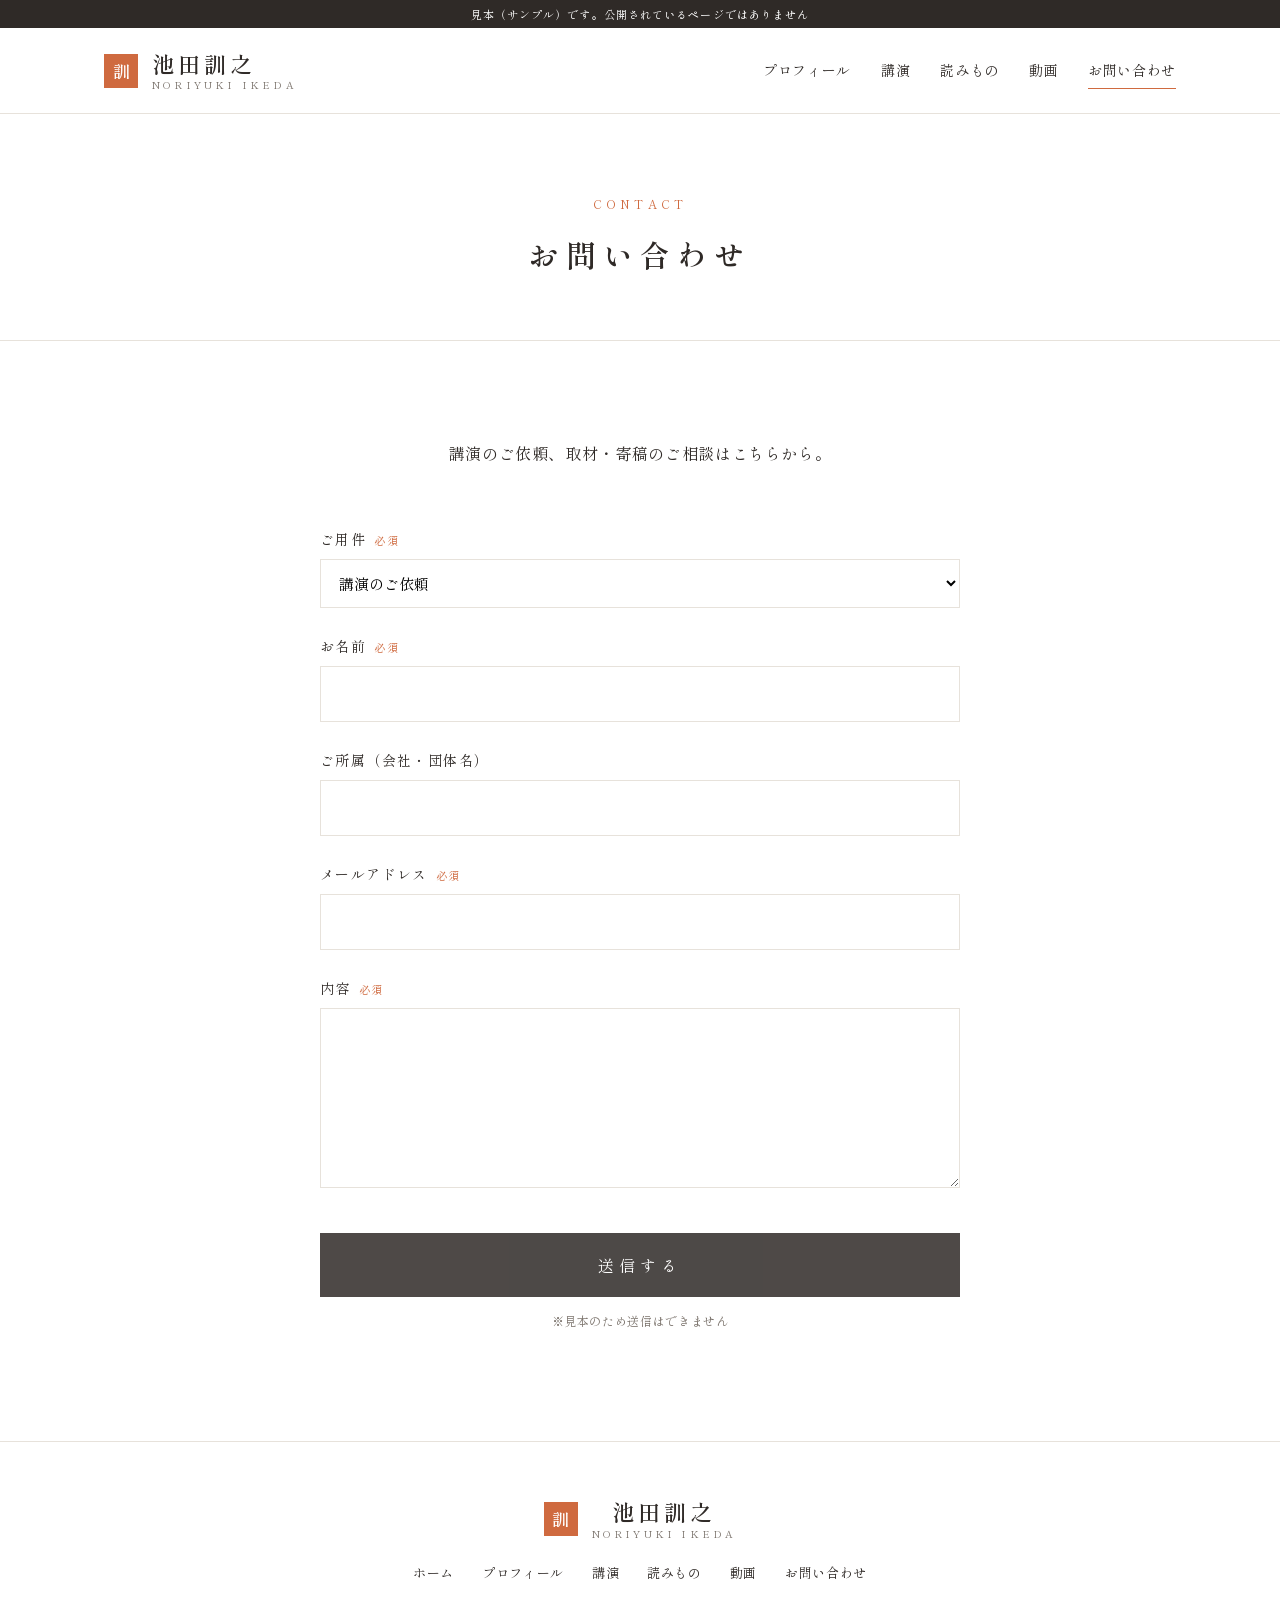
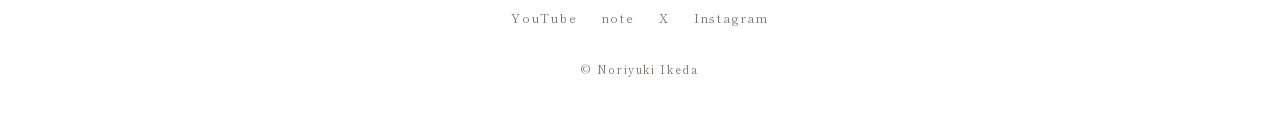
==== contact.html @ 55a7f37c "個人サイト見本 v2 Co-Authored-By: Claude Opus 5.5 <noreply@anthropic.com>" ====
<!doctype html>
<html lang="ja"><head><meta charset="utf-8">
<meta name="viewport" content="width=device-width,initial-scale=1">
<meta name="robots" content="noindex,nofollow">
<title>お問い合わせ｜池田訓之</title>
<meta name="description" content="講演のご依頼、取材・寄稿のご相談。">
<link rel="preconnect" href="https://fonts.googleapis.com"><link rel="preconnect" href="https://fonts.gstatic.com" crossorigin>
<link href="https://fonts.googleapis.com/css2?family=Shippori+Mincho:wght@400;600&display=swap" rel="stylesheet">
<link rel="stylesheet" href="style.css">
</head><body>
<div class="sample">見本（サンプル）です。公開されているページではありません</div>
<header class="site-header"><div class="in"><a class="brand" href="index.html"><span class="seal">訓</span><span class="brand-name">池田訓之<small>NORIYUKI IKEDA</small></span></a><nav class="gnav"><a href="profile.html">プロフィール</a><a href="kouen.html">講演</a><a href="yomimono.html">読みもの</a><a href="index.html#video">動画</a><a href="contact.html" class=on>お問い合わせ</a></nav></div></header>

<div class="page-head"><span class="en">Contact</span><h1>お問い合わせ</h1></div>
<section class="section"><div class="container">
  <p class="lead-text">講演のご依頼、取材・寄稿のご相談はこちらから。</p>
  <form class="form" onsubmit="return false">
    <label>ご用件<em>必須</em></label><select><option>講演のご依頼</option><option>取材・寄稿のご相談</option><option>その他</option></select>
    <label>お名前<em>必須</em></label><input type="text">
    <label>ご所属（会社・団体名）</label><input type="text">
    <label>メールアドレス<em>必須</em></label><input type="email">
    <label>内容<em>必須</em></label><textarea></textarea>
    <button type="submit" disabled>送信する</button>
    <p class="note">※見本のため送信はできません</p>
  </form>
</div></section>
<footer class="site-footer"><div class="container"><a class="brand" href="index.html"><span class="seal">訓</span><span class="brand-name">池田訓之<small>NORIYUKI IKEDA</small></span></a>
<nav class="fnav"><a href="index.html">ホーム</a><a href="profile.html">プロフィール</a><a href="kouen.html">講演</a><a href="yomimono.html">読みもの</a><a href="index.html#video">動画</a><a href="contact.html">お問い合わせ</a></nav>
<div class="sns"><span>YouTube</span><span>note</span><span>X</span><span>Instagram</span></div>
<div class="copy">© Noriyuki Ikeda</div></div></footer>
</body></html>
---- style.css ----
/* 池田訓之 個人サイト（見本）
   トーン：和想館HPの「白地・明朝・余白・細い線」を土台に、
   色は著書『君よ知るや着物の国』の表紙から（柿色・藍・白）。和想館の紫は使わない。 */
:root{
  --ink:#2f2a27;      /* 墨 */
  --sub:#7a726b;
  --line:#e7e2db;
  --bg:#ffffff;
  --wash:#f7f4ef;     /* ごく薄い生成り */
  --kaki:#cf6a3f;     /* 柿色（表紙の地色） */
  --kaki-deep:#a9512c;
  --ai:#2d3f5e;       /* 藍（表紙の帯の模様） */
  --serif:"Shippori Mincho","Hiragino Mincho ProN","Yu Mincho",serif;
}
*{box-sizing:border-box}
html{scroll-behavior:smooth}
body{margin:0;background:var(--bg);color:var(--ink);font-family:var(--serif);font-size:16px;line-height:2;letter-spacing:.04em;-webkit-font-smoothing:antialiased}
a{color:inherit}
img{max-width:100%;display:block}

/* 見本の帯 */
.sample{background:var(--ink);color:#fff;text-align:center;font-size:11px;letter-spacing:.1em;padding:3px 8px}

/* ヘッダー */
.site-header{border-bottom:1px solid var(--line);background:var(--bg)}
.site-header .in{max-width:1120px;margin:0 auto;padding:22px 24px;display:flex;align-items:center;justify-content:space-between;gap:24px}
.brand{text-decoration:none;display:flex;align-items:center;gap:14px}
.seal{width:34px;height:34px;background:var(--kaki);color:#fff;display:flex;align-items:center;justify-content:center;font-size:17px;font-weight:600;letter-spacing:0}
.brand-name{font-size:22px;font-weight:600;letter-spacing:.18em;line-height:1.2}
.brand-name small{display:block;font-size:10px;letter-spacing:.32em;color:var(--sub);font-weight:400;margin-top:3px}
.gnav{display:flex;gap:30px;font-size:14px}
.gnav a{text-decoration:none;padding:4px 0;border-bottom:1px solid transparent;white-space:nowrap}
.gnav a:hover,.gnav a.on{border-bottom-color:var(--kaki)}
@media(max-width:820px){
  .site-header .in{flex-direction:column;align-items:flex-start;gap:12px;padding:16px}
  .gnav{gap:20px;overflow-x:auto;width:100%;font-size:13px;padding-bottom:2px;scrollbar-width:none}
  .gnav::-webkit-scrollbar{display:none}
  .theme:nth-child(odd){padding-right:8px}
}

/* 共通 */
.container{max-width:1120px;margin:0 auto;padding:0 24px}
@media(max-width:820px){.container{padding:0 16px}}
.section{padding:96px 0}
.section.wash{background:var(--wash)}
@media(max-width:820px){.section{padding:64px 0}}
.sec-head{text-align:center;margin-bottom:48px}
.sec-head .en{display:block;font-size:12px;letter-spacing:.35em;color:var(--kaki);text-transform:uppercase}
.sec-head h2{font-size:24px;font-weight:600;letter-spacing:.2em;margin:6px 0 0}
.more{display:inline-block;margin-top:36px;font-size:14px;text-decoration:none;border:1px solid var(--ink);padding:10px 36px;letter-spacing:.2em;transition:.2s}
.more:hover{background:var(--ink);color:#fff}
.center{text-align:center}

/* トップ：ヒーロー */
.hero{border-bottom:1px solid var(--line)}
.hero .in{max-width:1120px;margin:0 auto;padding:72px 24px 80px;display:grid;grid-template-columns:1fr 1fr;gap:64px;align-items:center}
.hero-copy{display:flex;justify-content:center;gap:40px;flex-direction:row-reverse}
.tate{writing-mode:vertical-rl;font-size:clamp(30px,3.6vw,44px);font-weight:600;letter-spacing:.32em;line-height:1.7;margin:0}
.tate-sub{writing-mode:vertical-rl;font-size:14px;color:var(--sub);letter-spacing:.3em;line-height:2.2;margin:0;padding-top:120px}
.hero-photo{aspect-ratio:4/5;background:var(--wash);position:relative;overflow:hidden}
.hero-photo::before{content:"";position:absolute;inset:0;background:linear-gradient(160deg,transparent 55%,rgba(207,106,63,.10))}
.ph-note{position:absolute;left:0;right:0;bottom:18px;text-align:center;font-size:12px;color:var(--sub);letter-spacing:.2em}
.ph-mark{position:absolute;top:50%;left:50%;transform:translate(-50%,-60%);font-size:13px;color:#b9b1a7;letter-spacing:.4em;writing-mode:vertical-rl}
@media(max-width:820px){
  .hero .in{grid-template-columns:1fr;gap:40px;padding:48px 16px 56px}
  .hero-copy{gap:24px}
  .tate-sub{padding-top:60px}
}

/* 想い */
.message{max-width:640px;margin:0 auto;text-align:center;font-size:17px;line-height:2.4}
.message .lead{font-size:22px;font-weight:600;letter-spacing:.14em;margin-bottom:24px}

/* 読みもの一覧 */
.posts{display:grid;grid-template-columns:repeat(3,1fr);gap:40px}
@media(max-width:820px){.posts{grid-template-columns:1fr;gap:0}}
.post{text-decoration:none;display:block;border-top:1px solid var(--ink);padding:20px 0 28px}
@media(max-width:820px){.post{border-top:1px solid var(--line)}}
.post .cat{font-size:12px;color:var(--kaki);letter-spacing:.2em}
.post h3{font-size:18px;font-weight:600;line-height:1.7;margin:8px 0 10px;letter-spacing:.06em}
.post p{font-size:14px;color:var(--sub);line-height:1.9;margin:0}
.post .date{font-size:12px;color:var(--sub);margin-top:12px;display:block}
.post.soon h3{color:var(--sub)}
.post:hover h3{color:var(--kaki-deep)}

/* 講演テーマ */
.themes{display:grid;grid-template-columns:repeat(2,1fr);border-top:1px solid var(--line)}
@media(max-width:820px){.themes{grid-template-columns:1fr}}
.theme{padding:28px 8px 28px 0;border-bottom:1px solid var(--line);display:flex;gap:20px}
.theme:nth-child(odd){padding-right:32px}
.theme .no{font-size:13px;color:var(--kaki);letter-spacing:.1em;padding-top:4px}
.theme h3{margin:0 0 4px;font-size:18px;font-weight:600;letter-spacing:.08em}
.theme p{margin:0;font-size:14px;color:var(--sub);line-height:1.9}

/* 著書 */
.book{display:grid;grid-template-columns:220px 1fr;gap:56px;align-items:center;max-width:860px;margin:0 auto}
@media(max-width:820px){.book{grid-template-columns:1fr;gap:28px;justify-items:center;text-align:left}}
.cover{width:220px;aspect-ratio:1/1.45;background:var(--kaki);position:relative;box-shadow:0 1px 0 rgba(0,0,0,.05)}
.cover .t{position:absolute;top:26px;right:28px;writing-mode:vertical-rl;color:#fff;font-size:24px;font-weight:600;letter-spacing:.3em;line-height:1.5}
.cover .a{position:absolute;top:28px;left:24px;writing-mode:vertical-rl;color:#fff;font-size:11px;letter-spacing:.4em}
.cover .n{position:absolute;bottom:10px;left:0;right:0;text-align:center;color:rgba(255,255,255,.75);font-size:10px;letter-spacing:.15em}
.book h3{font-size:22px;font-weight:600;margin:0 0 4px;letter-spacing:.12em}
.book .pub{font-size:13px;color:var(--sub);margin-bottom:16px}
.book p{margin:0 0 8px}

/* 掲載・寄稿 */
.media{display:flex;flex-wrap:wrap;justify-content:center;gap:12px 36px;font-size:15px;max-width:820px;margin:0 auto}
.media span{white-space:nowrap}

/* 動画 */
.video{display:grid;grid-template-columns:1fr 1fr;gap:56px;align-items:center}
@media(max-width:820px){.video{grid-template-columns:1fr;gap:28px}}
.video-frame{aspect-ratio:16/9;background:var(--ink);display:flex;align-items:center;justify-content:center;color:#fff;font-size:13px;letter-spacing:.2em}
.video-frame b{display:block;width:56px;height:56px;border:1px solid #fff;border-radius:50%;margin:0 auto 12px;position:relative}
.video-frame b::after{content:"";position:absolute;left:22px;top:17px;border-left:16px solid #fff;border-top:11px solid transparent;border-bottom:11px solid transparent}

/* 下層ページの見出し */
.page-head{border-bottom:1px solid var(--line);padding:72px 0 56px;text-align:center}
.page-head .en{font-size:12px;letter-spacing:.35em;color:var(--kaki);text-transform:uppercase}
.page-head h1{font-size:30px;font-weight:600;letter-spacing:.24em;margin:6px 0 0}
@media(max-width:820px){.page-head{padding:48px 0 40px}.page-head h1{font-size:24px}}
.crumb{font-size:12px;color:var(--sub);padding:16px 0;letter-spacing:.08em}
.crumb a{text-decoration:none}

/* 記事 */
.article{max-width:700px;margin:0 auto;padding:24px 0 96px}
.article .cat{font-size:12px;color:var(--kaki);letter-spacing:.24em}
.article h1{font-size:clamp(23px,3.4vw,30px);line-height:1.65;font-weight:600;letter-spacing:.06em;margin:10px 0 18px}
.article .meta{font-size:13px;color:var(--sub);padding-bottom:28px;border-bottom:1px solid var(--line);margin-bottom:36px}
.answer{border-left:3px solid var(--kaki);padding:4px 0 4px 22px;margin:0 0 40px;font-size:17px;line-height:2.1}
.answer b{display:block;font-size:12px;letter-spacing:.3em;color:var(--kaki);font-weight:400}
.toc{border-top:1px solid var(--line);border-bottom:1px solid var(--line);padding:20px 0;margin-bottom:16px;font-size:15px}
.toc b{font-size:12px;letter-spacing:.3em;color:var(--sub);font-weight:400}
.toc ol{margin:8px 0 0;padding-left:1.6em;line-height:2.1}
.toc a{text-decoration:none}
.toc a:hover{color:var(--kaki-deep)}
.body h2{font-size:22px;font-weight:600;line-height:1.7;margin:72px 0 20px;letter-spacing:.06em}
.body h2 .num{display:block;font-size:12px;color:var(--kaki);letter-spacing:.3em;font-weight:400;margin-bottom:2px}
.body h3{font-size:18px;font-weight:600;margin:40px 0 8px;letter-spacing:.06em}
.body h3.q{margin-top:32px}
.body p{margin:0 0 1.4em;font-size:16.5px;line-height:2.15}
.body p.a{margin-top:0}
.body strong{font-weight:600;color:var(--kaki-deep)}
.body p.quote{font-size:20px;font-weight:600;text-align:center;line-height:1.9;padding:36px 8px;margin:40px 0;border-top:1px solid var(--line);border-bottom:1px solid var(--line)}
.body p.quote strong{color:var(--ink)}
.author{margin-top:72px;border-top:1px solid var(--ink);padding-top:28px;display:grid;grid-template-columns:96px 1fr;gap:24px}
.author .ph{width:96px;height:96px;border-radius:50%;background:var(--wash);display:flex;align-items:center;justify-content:center;font-size:10px;color:var(--sub);letter-spacing:.1em;text-align:center}
.author .label{font-size:11px;letter-spacing:.3em;color:var(--sub)}
.author h3{margin:2px 0 8px;font-size:18px;font-weight:600;letter-spacing:.12em}
.author p{margin:0;font-size:14px;line-height:2}
.author a{font-size:13px}
@media(max-width:600px){.author{grid-template-columns:1fr}}

/* プロフィール */
.prof{display:grid;grid-template-columns:340px 1fr;gap:72px;max-width:1000px;margin:0 auto}
@media(max-width:820px){.prof{grid-template-columns:1fr;gap:36px}}
.prof .hero-photo{aspect-ratio:3/4}
.prof h2{font-size:28px;font-weight:600;letter-spacing:.24em;margin:0}
.prof .yomi{font-size:12px;color:var(--sub);letter-spacing:.3em;margin-bottom:24px}
.prof .role{font-size:14px;color:var(--kaki);letter-spacing:.2em}
.timeline{margin:36px 0 0;border-top:1px solid var(--line)}
.timeline div{display:grid;grid-template-columns:110px 1fr;gap:16px;padding:14px 0;border-bottom:1px solid var(--line);font-size:15px}
.timeline dt,.timeline .y{color:var(--sub);font-size:14px}

/* 講演ページ */
.lead-text{max-width:700px;margin:0 auto 56px;text-align:center}
.flow{display:grid;grid-template-columns:repeat(4,1fr);gap:0;border-top:1px solid var(--line);border-left:1px solid var(--line)}
.flow div{border-right:1px solid var(--line);border-bottom:1px solid var(--line);padding:24px 20px;font-size:14px;line-height:1.9}
.flow b{display:block;color:var(--kaki);font-size:12px;letter-spacing:.2em;font-weight:400}
@media(max-width:820px){.flow{grid-template-columns:1fr 1fr}}

/* お問い合わせ */
.form{max-width:640px;margin:0 auto}
.form label{display:block;font-size:14px;margin:24px 0 6px;letter-spacing:.1em}
.form label em{font-style:normal;font-size:11px;color:var(--kaki);margin-left:8px}
.form input,.form select,.form textarea{width:100%;font:inherit;font-size:15px;padding:12px 14px;border:1px solid var(--line);background:#fff;border-radius:0}
.form textarea{min-height:180px}
.form button{margin-top:36px;width:100%;font:inherit;letter-spacing:.3em;background:var(--ink);color:#fff;border:0;padding:16px;cursor:not-allowed;opacity:.85}
.form .note{font-size:12px;color:var(--sub);margin-top:12px;text-align:center}

/* フッター */
.site-footer{border-top:1px solid var(--line);padding:56px 0 40px;text-align:center}
.site-footer .brand{justify-content:center;margin-bottom:20px}
.fnav{display:flex;justify-content:center;flex-wrap:wrap;gap:8px 28px;font-size:13px;margin-bottom:20px}
.fnav a{text-decoration:none}
.sns{display:flex;justify-content:center;gap:24px;font-size:12px;letter-spacing:.15em;color:var(--sub);margin-bottom:28px}
.copy{font-size:11px;color:var(--sub);letter-spacing:.15em}
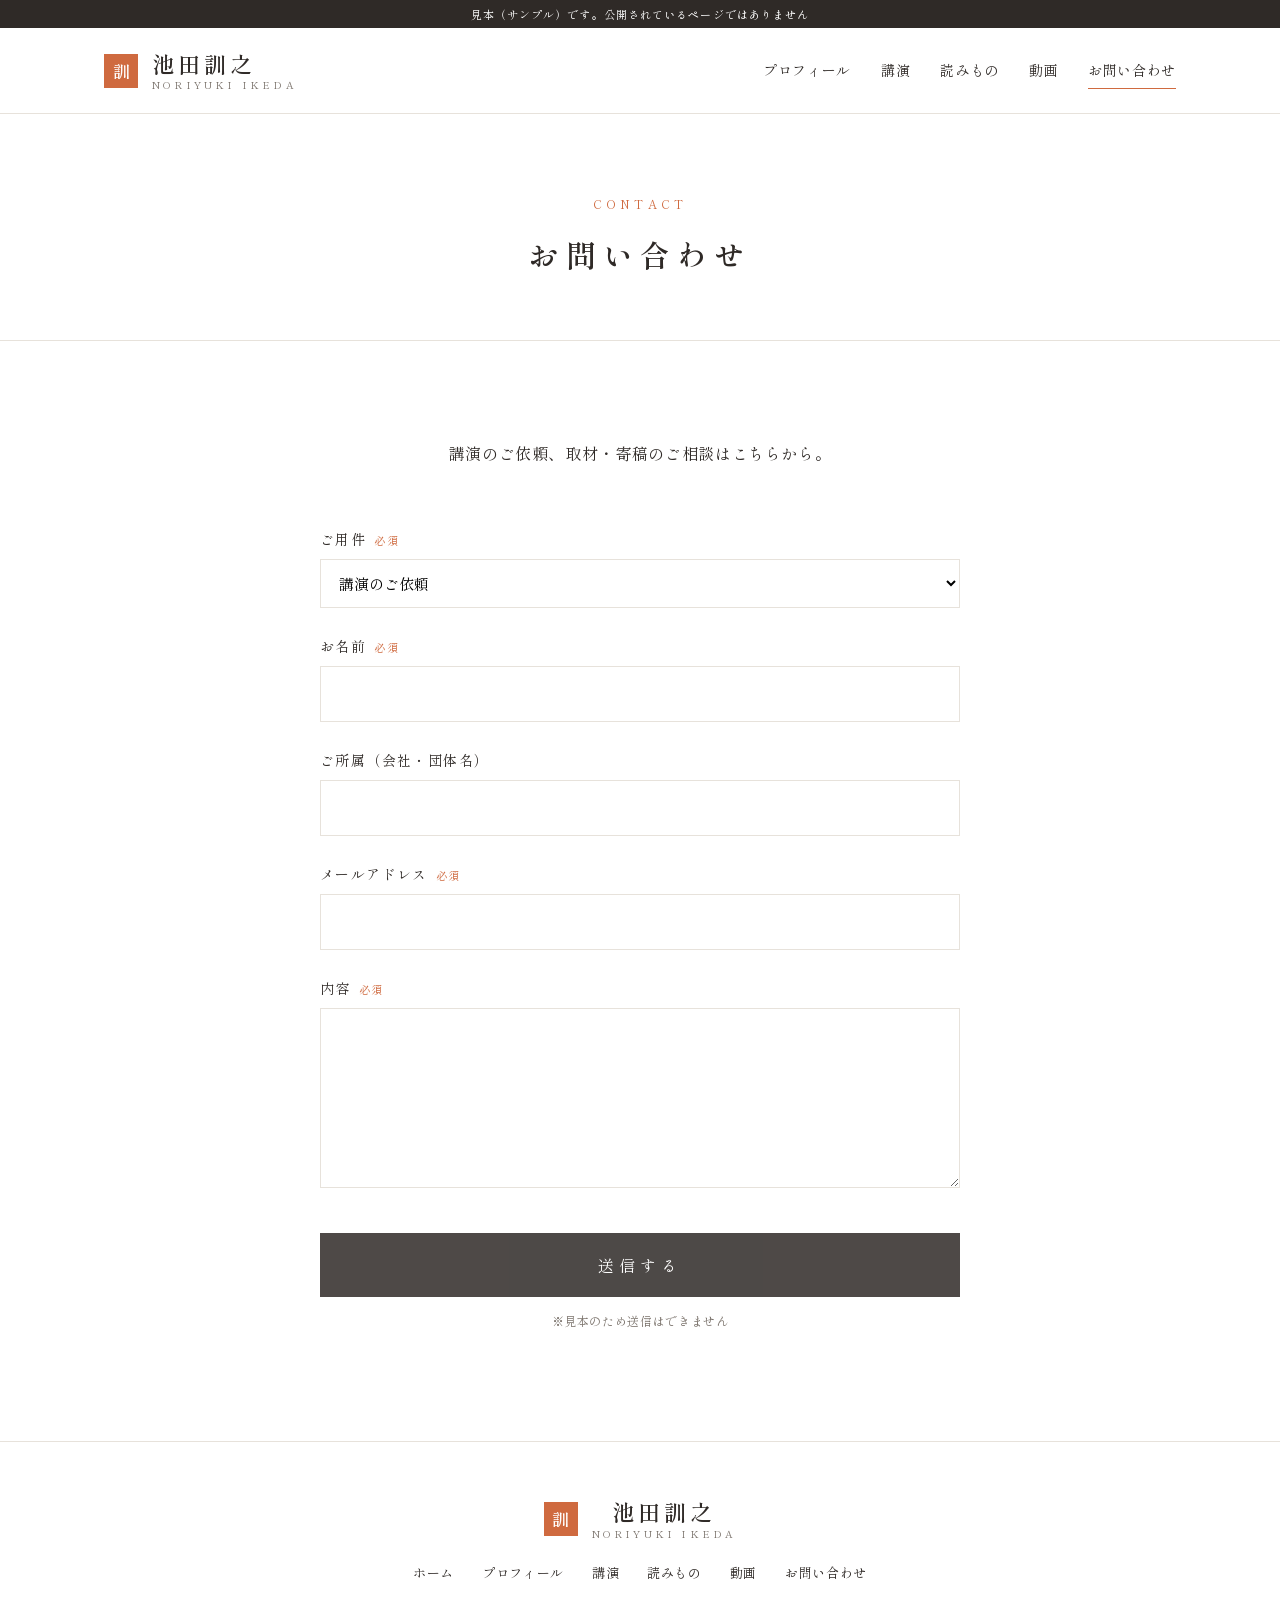
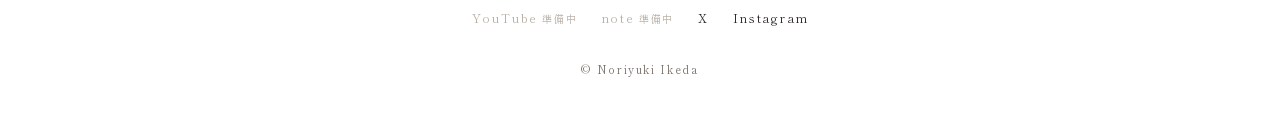
==== commit c9d67267: "個人サイト見本 v3：写真・著書・動画・SNS・寄稿先を実物に差し替え Co-Authored-By: Claude Opus 5.5 <noreply@anthropic.com>" ====
--- a/contact.html
+++ b/contact.html
@@ -26,6 +26,6 @@
 </div></section>
 <footer class="site-footer"><div class="container"><a class="brand" href="index.html"><span class="seal">訓</span><span class="brand-name">池田訓之<small>NORIYUKI IKEDA</small></span></a>
 <nav class="fnav"><a href="index.html">ホーム</a><a href="profile.html">プロフィール</a><a href="kouen.html">講演</a><a href="yomimono.html">読みもの</a><a href="index.html#video">動画</a><a href="contact.html">お問い合わせ</a></nav>
-<div class="sns"><span>YouTube</span><span>note</span><span>X</span><span>Instagram</span></div>
+<div class="sns"><span title="準備中">YouTube<small>準備中</small></span><span title="準備中">note<small>準備中</small></span><a href="https://x.com/ni100121" target="_blank" rel="noopener">X</a><a href="https://www.instagram.com/wasoukan_noriyuki_ikeda/" target="_blank" rel="noopener">Instagram</a></div>
 <div class="copy">© Noriyuki Ikeda</div></div></footer>
 </body></html>
--- a/style.css
+++ b/style.css
@@ -58,9 +58,7 @@
 .tate{writing-mode:vertical-rl;font-size:clamp(30px,3.6vw,44px);font-weight:600;letter-spacing:.32em;line-height:1.7;margin:0}
 .tate-sub{writing-mode:vertical-rl;font-size:14px;color:var(--sub);letter-spacing:.3em;line-height:2.2;margin:0;padding-top:120px}
 .hero-photo{aspect-ratio:4/5;background:var(--wash);position:relative;overflow:hidden}
-.hero-photo::before{content:"";position:absolute;inset:0;background:linear-gradient(160deg,transparent 55%,rgba(207,106,63,.10))}
-.ph-note{position:absolute;left:0;right:0;bottom:18px;text-align:center;font-size:12px;color:var(--sub);letter-spacing:.2em}
-.ph-mark{position:absolute;top:50%;left:50%;transform:translate(-50%,-60%);font-size:13px;color:#b9b1a7;letter-spacing:.4em;writing-mode:vertical-rl}
+.hero-photo img{width:100%;height:100%;object-fit:cover;object-position:50% 30%}
 @media(max-width:820px){
   .hero .in{grid-template-columns:1fr;gap:40px;padding:48px 16px 56px}
   .hero-copy{gap:24px}
@@ -95,24 +93,38 @@
 /* 著書 */
 .book{display:grid;grid-template-columns:220px 1fr;gap:56px;align-items:center;max-width:860px;margin:0 auto}
 @media(max-width:820px){.book{grid-template-columns:1fr;gap:28px;justify-items:center;text-align:left}}
-.cover{width:220px;aspect-ratio:1/1.45;background:var(--kaki);position:relative;box-shadow:0 1px 0 rgba(0,0,0,.05)}
-.cover .t{position:absolute;top:26px;right:28px;writing-mode:vertical-rl;color:#fff;font-size:24px;font-weight:600;letter-spacing:.3em;line-height:1.5}
-.cover .a{position:absolute;top:28px;left:24px;writing-mode:vertical-rl;color:#fff;font-size:11px;letter-spacing:.4em}
-.cover .n{position:absolute;bottom:10px;left:0;right:0;text-align:center;color:rgba(255,255,255,.75);font-size:10px;letter-spacing:.15em}
+.cover{display:block;width:220px;border:1px solid var(--line)}
+.cover img{width:100%;height:auto}
+.buy{display:flex;flex-wrap:wrap;gap:10px 12px;margin-top:24px}
+.buy a{font-size:13px;text-decoration:none;border:1px solid var(--ink);padding:8px 20px;letter-spacing:.12em;transition:.2s}
+.buy a:first-child{background:var(--ink);color:#fff}
+.buy a:hover{background:var(--kaki-deep);border-color:var(--kaki-deep);color:#fff}
 .book h3{font-size:22px;font-weight:600;margin:0 0 4px;letter-spacing:.12em}
 .book .pub{font-size:13px;color:var(--sub);margin-bottom:16px}
 .book p{margin:0 0 8px}
 
 /* 掲載・寄稿 */
-.media{display:flex;flex-wrap:wrap;justify-content:center;gap:12px 36px;font-size:15px;max-width:820px;margin:0 auto}
-.media span{white-space:nowrap}
+.media{display:grid;grid-template-columns:1fr 1fr;gap:48px;max-width:820px;margin:0 auto}
+@media(max-width:820px){.media{grid-template-columns:1fr;gap:32px}}
+.media h3{font-size:13px;font-weight:400;letter-spacing:.3em;color:var(--kaki);margin:0 0 4px}
+.media ul{list-style:none;margin:0;padding:0;border-top:1px solid var(--line)}
+.media li{border-bottom:1px solid var(--line);padding:12px 0;font-size:15px}
+.media a{text-decoration:none;display:flex;justify-content:space-between}
+.media a::after{content:"↗";color:var(--sub);font-size:12px}
+.media a:hover{color:var(--kaki-deep)}
 
 /* 動画 */
 .video{display:grid;grid-template-columns:1fr 1fr;gap:56px;align-items:center}
 @media(max-width:820px){.video{grid-template-columns:1fr;gap:28px}}
-.video-frame{aspect-ratio:16/9;background:var(--ink);display:flex;align-items:center;justify-content:center;color:#fff;font-size:13px;letter-spacing:.2em}
-.video-frame b{display:block;width:56px;height:56px;border:1px solid #fff;border-radius:50%;margin:0 auto 12px;position:relative}
-.video-frame b::after{content:"";position:absolute;left:22px;top:17px;border-left:16px solid #fff;border-top:11px solid transparent;border-bottom:11px solid transparent}
+.video-frame{aspect-ratio:16/9;background:var(--ink)}
+.video-frame iframe{width:100%;height:100%;border:0;display:block}
+.yt-more{max-width:820px;margin:56px auto 0}
+.yt-more h3{font-size:13px;font-weight:400;letter-spacing:.3em;color:var(--kaki);margin:0 0 4px}
+.yt-more ul{list-style:none;margin:0;padding:0;border-top:1px solid var(--line)}
+.yt-more li{border-bottom:1px solid var(--line);padding:12px 0;font-size:15px}
+.yt-more a{text-decoration:none;display:flex;justify-content:space-between;gap:16px}
+.yt-more a::after{content:"▶";color:var(--sub);font-size:10px;padding-top:6px}
+.yt-more a:hover{color:var(--kaki-deep)}
 
 /* 下層ページの見出し */
 .page-head{border-bottom:1px solid var(--line);padding:72px 0 56px;text-align:center}
@@ -144,7 +156,7 @@
 .body p.quote{font-size:20px;font-weight:600;text-align:center;line-height:1.9;padding:36px 8px;margin:40px 0;border-top:1px solid var(--line);border-bottom:1px solid var(--line)}
 .body p.quote strong{color:var(--ink)}
 .author{margin-top:72px;border-top:1px solid var(--ink);padding-top:28px;display:grid;grid-template-columns:96px 1fr;gap:24px}
-.author .ph{width:96px;height:96px;border-radius:50%;background:var(--wash);display:flex;align-items:center;justify-content:center;font-size:10px;color:var(--sub);letter-spacing:.1em;text-align:center}
+.author .ph{width:96px;height:96px;border-radius:50%;object-fit:cover}
 .author .label{font-size:11px;letter-spacing:.3em;color:var(--sub)}
 .author h3{margin:2px 0 8px;font-size:18px;font-weight:600;letter-spacing:.12em}
 .author p{margin:0;font-size:14px;line-height:2}
@@ -161,6 +173,11 @@
 .timeline{margin:36px 0 0;border-top:1px solid var(--line)}
 .timeline div{display:grid;grid-template-columns:110px 1fr;gap:16px;padding:14px 0;border-bottom:1px solid var(--line);font-size:15px}
 .timeline dt,.timeline .y{color:var(--sub);font-size:14px}
+@media(max-width:600px){.timeline div{grid-template-columns:64px 1fr}}
+.prof-links{display:flex;flex-wrap:wrap;gap:8px 24px;margin-top:28px;font-size:14px;letter-spacing:.12em}
+.prof-links a{text-decoration:none;border-bottom:1px solid var(--kaki)}
+.prof-links span,.sns span{color:#b9b1a7}
+.prof-links small,.sns small{font-size:10px;margin-left:4px}
 
 /* 講演ページ */
 .lead-text{max-width:700px;margin:0 auto 56px;text-align:center}
@@ -183,5 +200,7 @@
 .site-footer .brand{justify-content:center;margin-bottom:20px}
 .fnav{display:flex;justify-content:center;flex-wrap:wrap;gap:8px 28px;font-size:13px;margin-bottom:20px}
 .fnav a{text-decoration:none}
-.sns{display:flex;justify-content:center;gap:24px;font-size:12px;letter-spacing:.15em;color:var(--sub);margin-bottom:28px}
+.sns{display:flex;justify-content:center;flex-wrap:wrap;gap:8px 24px;font-size:12px;letter-spacing:.15em;color:var(--sub);margin-bottom:28px}
+.sns a{text-decoration:none;color:var(--ink)}
+.sns a:hover{color:var(--kaki-deep)}
 .copy{font-size:11px;color:var(--sub);letter-spacing:.15em}
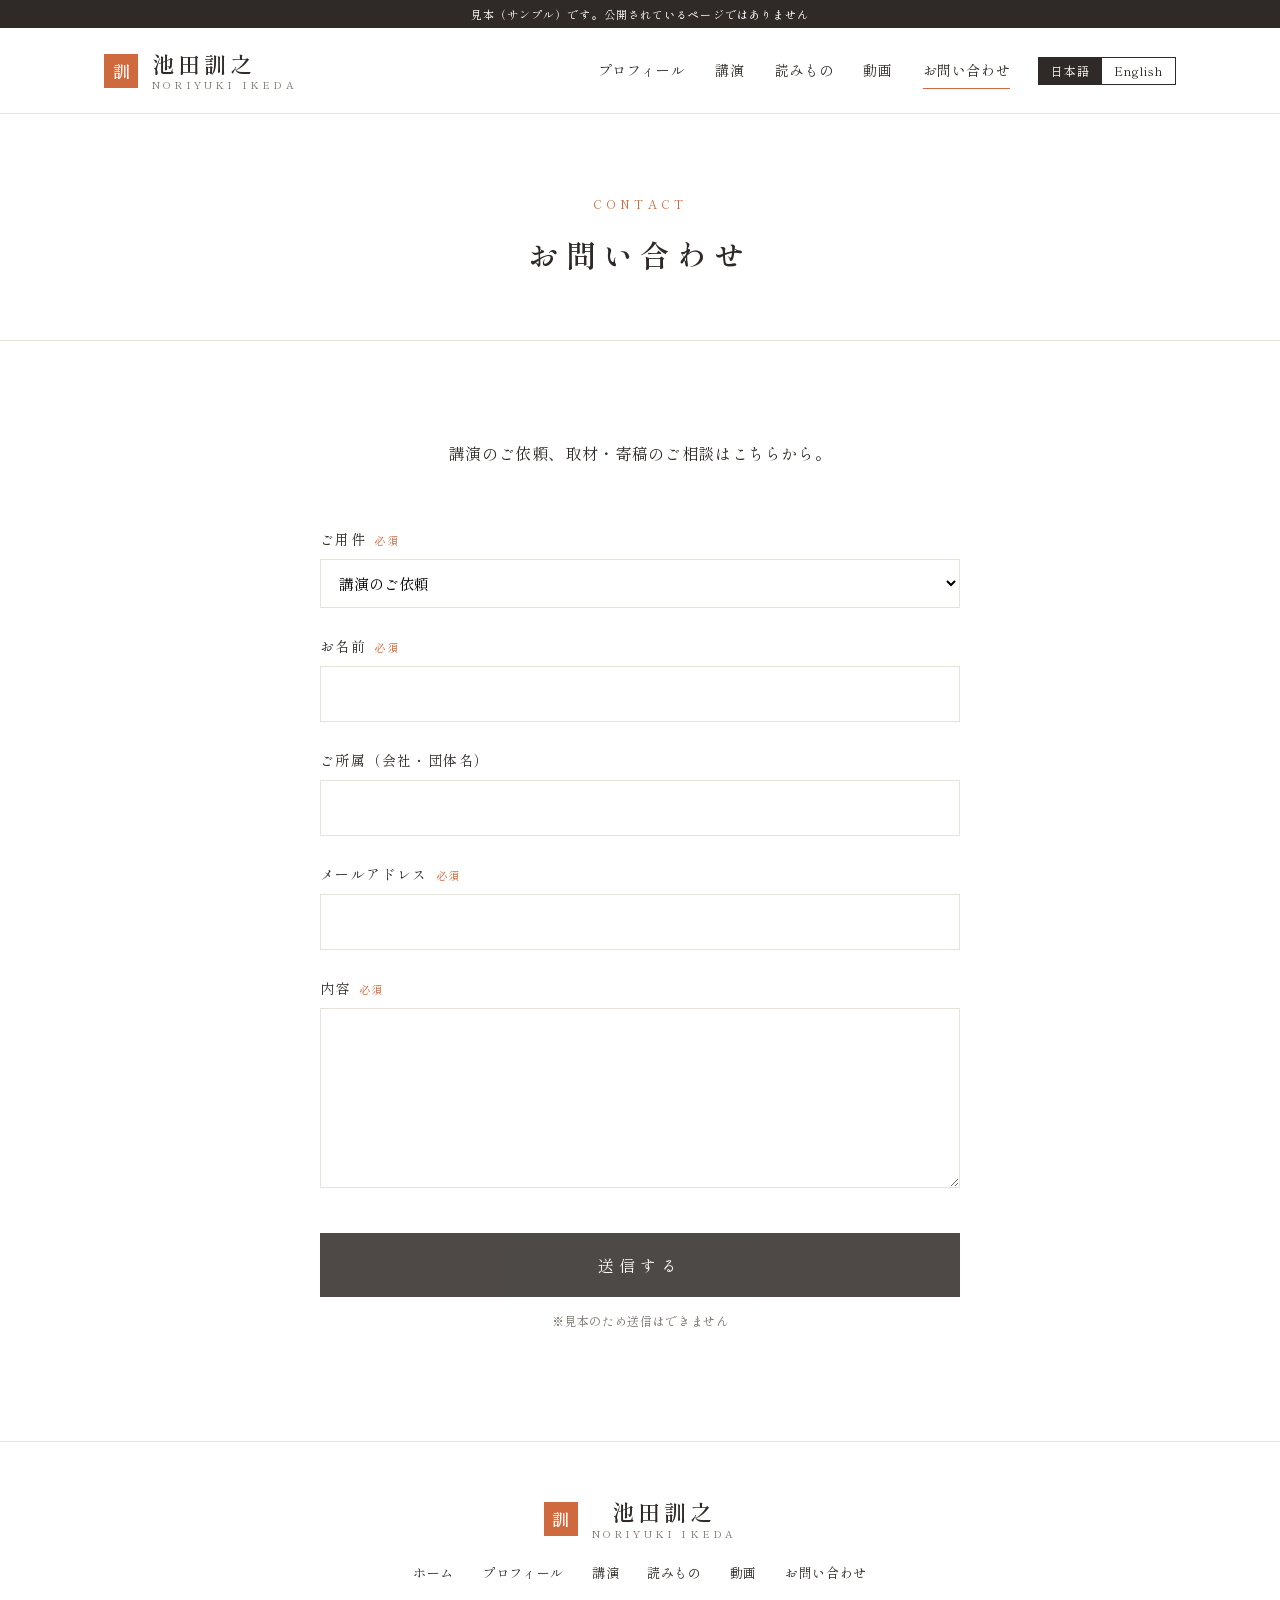
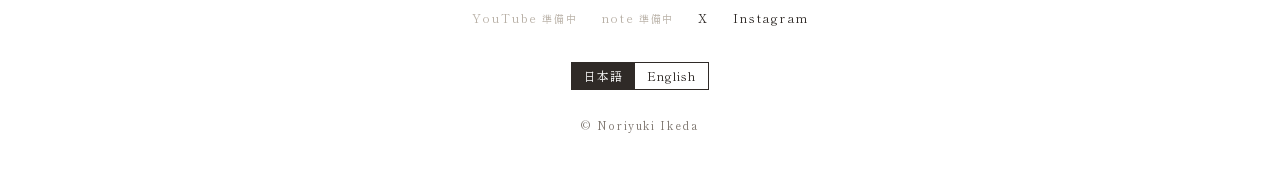
==== commit 7eb20b0e: "個人サイト見本 v4：英語版（en/）と日本語/English切り替えボタンを追加 Co-Authored-By: Claude Opus 5.5 <noreply@anthropic.com>" ====
--- a/contact.html
+++ b/contact.html
@@ -4,12 +4,13 @@
 <meta name="robots" content="noindex,nofollow">
 <title>お問い合わせ｜池田訓之</title>
 <meta name="description" content="講演のご依頼、取材・寄稿のご相談。">
+<link rel="alternate" hreflang="ja" href="https://ikeda-noriyuki.example/contact.html"><link rel="alternate" hreflang="en" href="https://ikeda-noriyuki.example/en/contact.html"><link rel="alternate" hreflang="x-default" href="https://ikeda-noriyuki.example/contact.html">
 <link rel="preconnect" href="https://fonts.googleapis.com"><link rel="preconnect" href="https://fonts.gstatic.com" crossorigin>
 <link href="https://fonts.googleapis.com/css2?family=Shippori+Mincho:wght@400;600&display=swap" rel="stylesheet">
 <link rel="stylesheet" href="style.css">
 </head><body>
 <div class="sample">見本（サンプル）です。公開されているページではありません</div>
-<header class="site-header"><div class="in"><a class="brand" href="index.html"><span class="seal">訓</span><span class="brand-name">池田訓之<small>NORIYUKI IKEDA</small></span></a><nav class="gnav"><a href="profile.html">プロフィール</a><a href="kouen.html">講演</a><a href="yomimono.html">読みもの</a><a href="index.html#video">動画</a><a href="contact.html" class=on>お問い合わせ</a></nav></div></header>
+<header class="site-header"><div class="in"><a class="brand" href="index.html"><span class="seal">訓</span><span class="brand-name">池田訓之<small>NORIYUKI IKEDA</small></span></a><div class="head-right"><nav class="gnav"><a href="profile.html">プロフィール</a><a href="kouen.html">講演</a><a href="yomimono.html">読みもの</a><a href="index.html#video">動画</a><a href="contact.html" class=on>お問い合わせ</a></nav><div class="lang-switch" aria-label="Language"><span class="on">日本語</span><a href="en/contact.html" hreflang="en" lang="en">English</a></div></div></div></header>
 
 <div class="page-head"><span class="en">Contact</span><h1>お問い合わせ</h1></div>
 <section class="section"><div class="container">
@@ -27,5 +28,6 @@
 <footer class="site-footer"><div class="container"><a class="brand" href="index.html"><span class="seal">訓</span><span class="brand-name">池田訓之<small>NORIYUKI IKEDA</small></span></a>
 <nav class="fnav"><a href="index.html">ホーム</a><a href="profile.html">プロフィール</a><a href="kouen.html">講演</a><a href="yomimono.html">読みもの</a><a href="index.html#video">動画</a><a href="contact.html">お問い合わせ</a></nav>
 <div class="sns"><span title="準備中">YouTube<small>準備中</small></span><span title="準備中">note<small>準備中</small></span><a href="https://x.com/ni100121" target="_blank" rel="noopener">X</a><a href="https://www.instagram.com/wasoukan_noriyuki_ikeda/" target="_blank" rel="noopener">Instagram</a></div>
+<div class="lang-switch" aria-label="Language"><span class="on">日本語</span><a href="en/contact.html" hreflang="en" lang="en">English</a></div>
 <div class="copy">© Noriyuki Ikeda</div></div></footer>
 </body></html>
--- a/style.css
+++ b/style.css
@@ -204,3 +204,67 @@
 .sns a{text-decoration:none;color:var(--ink)}
 .sns a:hover{color:var(--kaki-deep)}
 .copy{font-size:11px;color:var(--sub);letter-spacing:.15em}
+
+/* ===== 言語の切り替え（日本語 / English） ===== */
+.head-right{display:flex;align-items:center;gap:28px}
+.lang-switch{display:inline-flex;border:1px solid var(--ink);font-size:12px;letter-spacing:.08em;line-height:1;flex-shrink:0}
+.lang-switch a,.lang-switch span{padding:7px 12px;text-decoration:none;font-family:var(--serif)}
+.lang-switch .on{background:var(--ink);color:#fff}
+.lang-switch a:hover{background:var(--wash);color:var(--kaki-deep)}
+.site-footer .lang-switch{margin:0 auto 24px}
+@media(max-width:820px){
+  .site-header .in{position:relative}
+  .head-right{width:100%}
+  .head-right .gnav{flex:1;min-width:0}
+  .site-header .lang-switch{position:absolute;top:16px;right:16px}
+}
+
+/* ===== 英語版 ===== */
+html[lang=en]{--serif:"EB Garamond","Shippori Mincho","Hiragino Mincho ProN",Georgia,serif}
+html[lang=en] body{font-size:18px;line-height:1.75;letter-spacing:0}
+html[lang=en] .brand-name{letter-spacing:.06em;font-size:23px}
+html[lang=en] .brand-name small{letter-spacing:.18em}
+html[lang=en] .gnav{font-size:15px;letter-spacing:.04em}
+html[lang=en] .sec-head .en,html[lang=en] .page-head .en{letter-spacing:.3em}
+html[lang=en] .sec-head h2{letter-spacing:.02em;font-size:28px;font-weight:400;font-style:italic}
+html[lang=en] .page-head h1{letter-spacing:.04em;font-weight:400}
+html[lang=en] .message{font-size:19px;line-height:1.9}
+html[lang=en] .more,html[lang=en] .buy a{letter-spacing:.08em}
+html[lang=en] .post h3,html[lang=en] .theme h3,html[lang=en] .book h3,html[lang=en] .prof h2{letter-spacing:.01em}
+html[lang=en] .post h3{font-size:21px;line-height:1.4}
+html[lang=en] .post p,html[lang=en] .theme p{font-size:16px;line-height:1.65}
+html[lang=en] .prof h2{font-size:34px;font-weight:400}
+html[lang=en] .timeline div{grid-template-columns:96px 1fr;font-size:16px}
+html[lang=en] .article h1{letter-spacing:0;font-size:clamp(28px,4vw,38px);line-height:1.3;margin-bottom:10px}
+html[lang=en] .article .dek{font-size:20px;font-style:italic;color:var(--sub);line-height:1.5;margin:0 0 20px}
+html[lang=en] .answer{font-size:19px;line-height:1.7}
+html[lang=en] .body h2{letter-spacing:0;font-size:26px;line-height:1.35}
+html[lang=en] .body p{font-size:19px;line-height:1.8}
+html[lang=en] .body p.quote{font-size:23px;font-style:italic;font-weight:400;line-height:1.5}
+html[lang=en] .body em{font-style:italic}
+html[lang=en] .answer b,html[lang=en] .toc b,html[lang=en] .author .label,html[lang=en] .media h3{letter-spacing:.2em}
+html[lang=en] .form label,html[lang=en] .form button{letter-spacing:.06em}
+.ja-note{font-size:14px;color:var(--sub);margin-top:28px}
+
+/* 英語トップのヒーロー（縦書きの代わりに横書き＋小さな「和の心」） */
+.hero-copy-en{position:relative;padding-left:56px}
+.hero-copy-en .kanji-mark{position:absolute;left:0;top:6px;writing-mode:vertical-rl;margin:0;font-family:"Shippori Mincho",serif;font-size:18px;letter-spacing:.4em;color:var(--kaki)}
+.hero-copy-en h1{font-size:clamp(32px,4vw,50px);font-weight:400;line-height:1.25;margin:0 0 28px;letter-spacing:0}
+.hero-copy-en .by{font-size:15px;color:var(--sub);letter-spacing:.12em;margin:0}
+@media(max-width:820px){.hero-copy-en{padding-left:40px}}
+
+/* 言葉の小さな辞典 */
+.words{display:grid;grid-template-columns:repeat(4,1fr);gap:0;border-top:1px solid var(--line)}
+@media(max-width:900px){.words{grid-template-columns:1fr 1fr}}
+@media(max-width:520px){.words{grid-template-columns:1fr}}
+.word{padding:28px 20px 28px 0;border-bottom:1px solid var(--line)}
+.word .kanji{font-family:"Shippori Mincho",serif;font-size:30px;color:var(--kaki);display:block;line-height:1.2}
+.word h3{margin:8px 0 4px;font-size:22px;font-weight:600}
+.word p{margin:0;font-size:16px;color:var(--sub);line-height:1.6}
+@media(max-width:820px){
+  .site-header .lang-switch{font-size:11px}
+  .site-header .lang-switch a,.site-header .lang-switch span{padding:6px 9px}
+  html[lang=en] .brand{gap:10px}
+  html[lang=en] .site-header .brand-name{font-size:19px}
+  html[lang=en] .site-header .brand-name small{font-size:9px;letter-spacing:.1em}
+}
